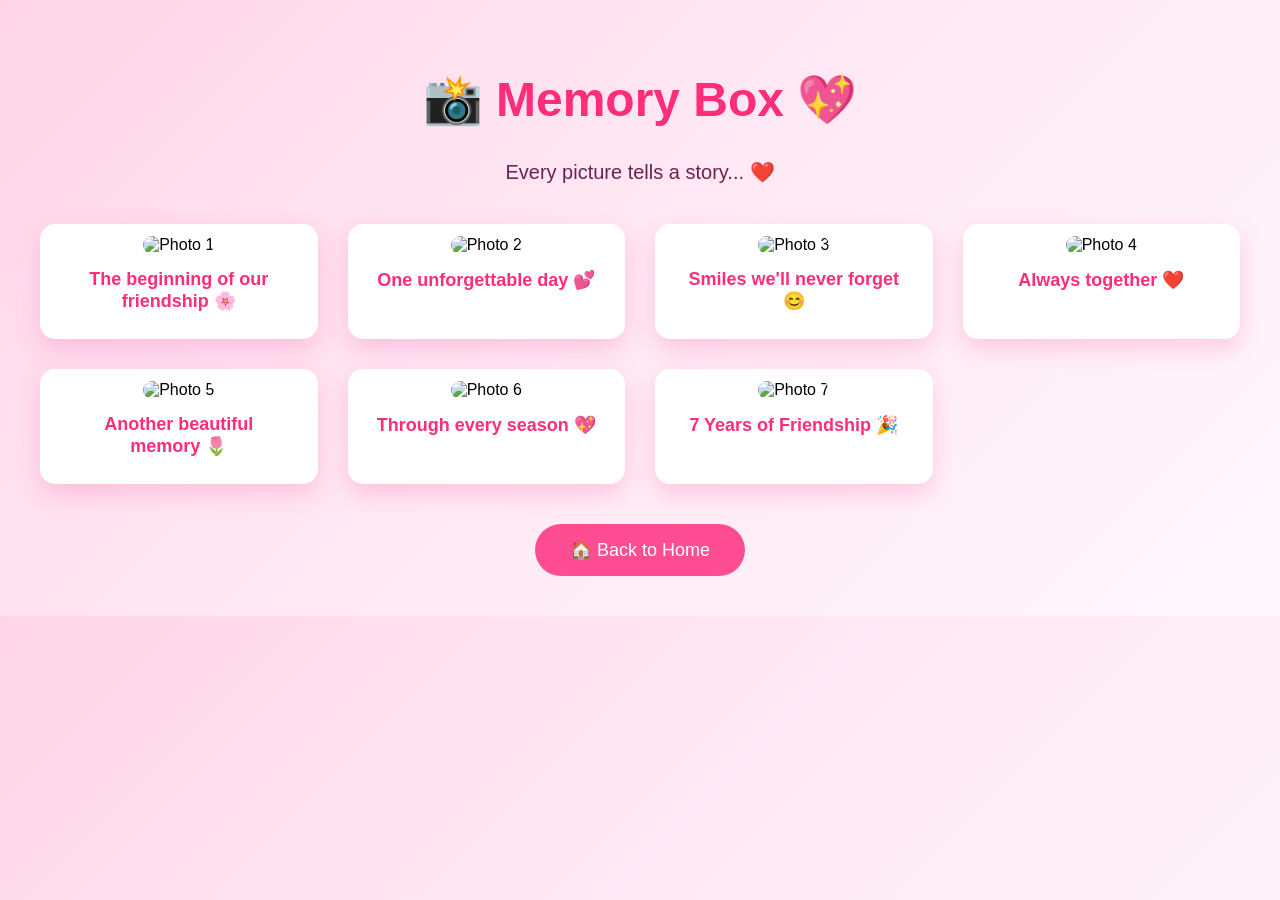
==== memories.html @ 36b101da "Add files via upload" ====
<!DOCTYPE html>
<html lang="en">
<head>
<meta charset="UTF-8">
<meta name="viewport" content="width=device-width, initial-scale=1.0">
<title>Memory Box 💕</title>

<link rel="stylesheet" href="css/style.css">

<style>

body{
    margin:0;
    font-family:Poppins,sans-serif;
    background:linear-gradient(135deg,#ffd6e8,#ffeaf4,#fff7fb);
    overflow-x:hidden;
}

/* Floating Hearts */
.hearts{
    position:fixed;
    width:100%;
    height:100%;
    pointer-events:none;
    overflow:hidden;
}

.hearts span{
    position:absolute;
    bottom:-50px;
    font-size:24px;
    animation:float 10s linear infinite;
}

.hearts span:nth-child(1){left:10%;}
.hearts span:nth-child(2){left:25%;animation-duration:8s;}
.hearts span:nth-child(3){left:40%;animation-duration:11s;}
.hearts span:nth-child(4){left:60%;animation-duration:9s;}
.hearts span:nth-child(5){left:80%;animation-duration:12s;}

@keyframes float{
0%{transform:translateY(0);opacity:0;}
20%{opacity:1;}
100%{transform:translateY(-120vh);opacity:0;}
}

.container{
    max-width:1200px;
    margin:auto;
    padding:40px;
    text-align:center;
}

h1{
    color:#ff2d7a;
    font-size:48px;
}

.subtitle{
    color:#6b2151;
    font-size:20px;
    margin-bottom:40px;
}

/* Gallery */

.gallery{
    display:grid;
    grid-template-columns:repeat(auto-fit,minmax(250px,1fr));
    gap:30px;
}

/* Polaroid */

.photo{
    background:white;
    padding:12px;
    border-radius:15px;
    box-shadow:0 10px 25px rgba(255,105,180,.3);
    transition:.4s;
}

.photo:hover{
    transform:scale(1.05) rotate(-2deg);
}

.photo img{
    width:100%;
    height:250px;
    object-fit:cover;
    border-radius:10px;
}

.caption{
    padding:15px;
    color:#ff2d7a;
    font-size:18px;
    font-weight:bold;
}

button{
    margin-top:40px;
    padding:15px 35px;
    border:none;
    border-radius:50px;
    background:#ff4d94;
    color:white;
    font-size:18px;
    cursor:pointer;
}

button:hover{
    transform:scale(1.05);
}

</style>

</head>

<body>

<div class="hearts">
<span>❤️</span>
<span>💕</span>
<span>💖</span>
<span>💗</span>
<span>💞</span>
</div>

<div class="container">

<h1>📸 Memory Box 💖</h1>

<p class="subtitle">
Every picture tells a story... ❤️
</p>

<div class="gallery">

<div class="photo">
<img src="images/photo1.jpeg" alt="Photo 1">
<div class="caption">The beginning of our friendship 🌸</div>
</div>

<div class="photo">
<img src="images/photo2.jpeg" alt="Photo 2">
<div class="caption">One unforgettable day 💕</div>
</div>

<div class="photo">
<img src="images/photo3.jpeg" alt="Photo 3">
<div class="caption">Smiles we'll never forget 😊</div>
</div>

<div class="photo">
<img src="images/photo4.jpeg" alt="Photo 4">
<div class="caption">Always together ❤️</div>
</div>

<div class="photo">
<img src="images/photo5.jpeg" alt="Photo 5">
<div class="caption">Another beautiful memory 🌷</div>
</div>

<div class="photo">
<img src="images/photo6.jpeg" alt="Photo 6">
<div class="caption">Through every season 💖</div>
</div>

<div class="photo">
<img src="images/photo7.jpeg" alt="Photo 7">
<div class="caption">7 Years of Friendship 🎉</div>
</div>

</div>

<button onclick="location.href='home.html'">
🏠 Back to Home
</button>

</div>

</body>
</html>
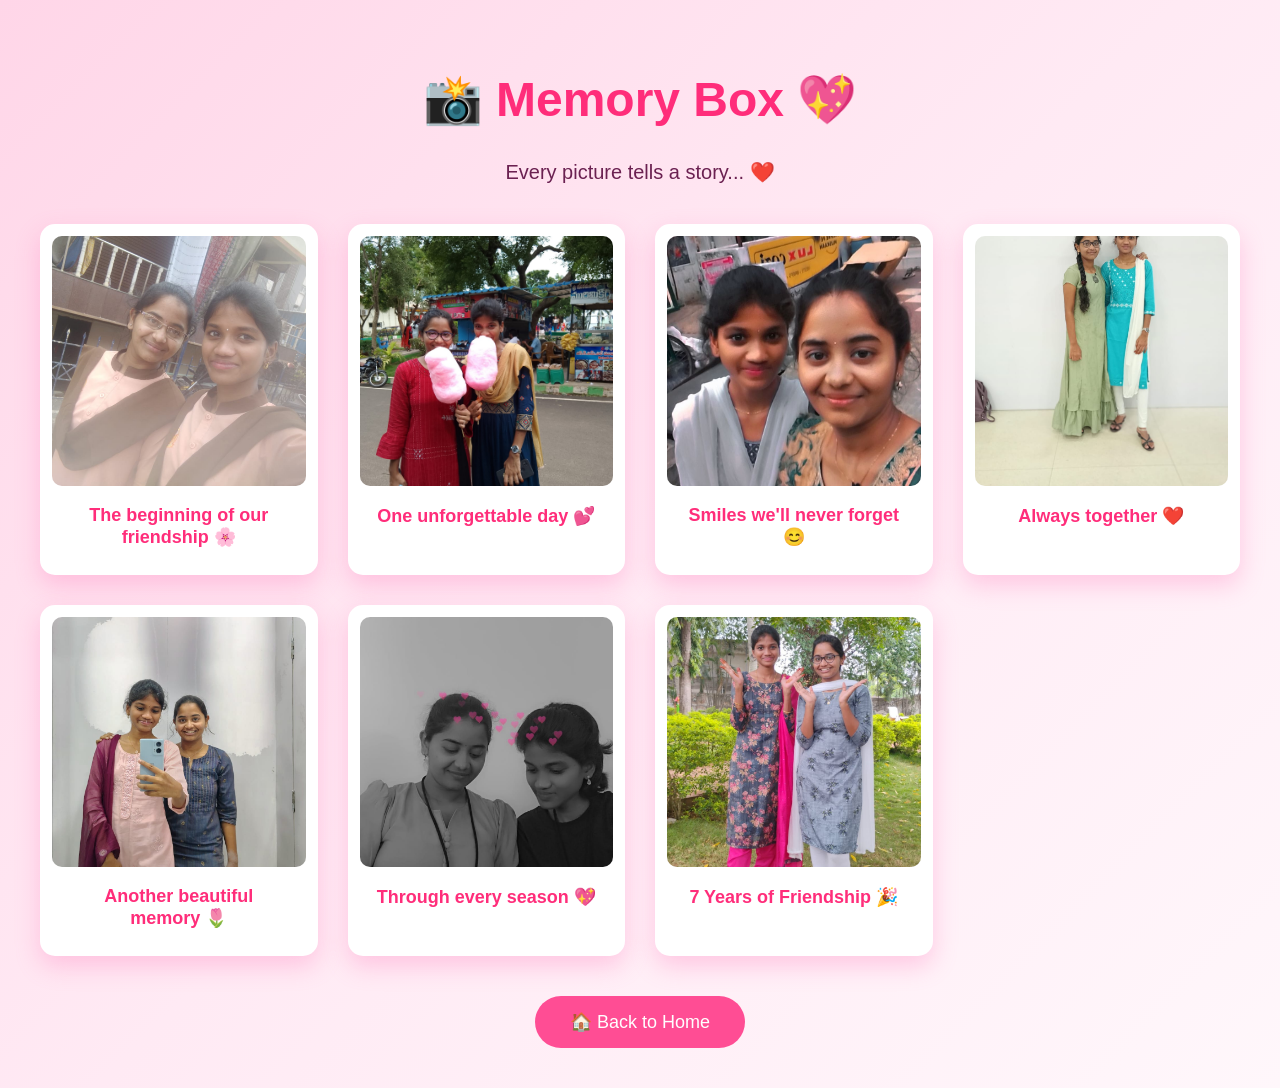
==== commit 037fb9ec: "Update memories.html" ====
--- a/memories.html
+++ b/memories.html
@@ -138,37 +138,37 @@
 <div class="gallery">
 
 <div class="photo">
-<img src="images/photo1.jpeg" alt="Photo 1">
+<img src="photo1.jpeg" alt="Photo 1">
 <div class="caption">The beginning of our friendship 🌸</div>
 </div>
 
 <div class="photo">
-<img src="images/photo2.jpeg" alt="Photo 2">
+<img src="photo2.jpeg" alt="Photo 2">
 <div class="caption">One unforgettable day 💕</div>
 </div>
 
 <div class="photo">
-<img src="images/photo3.jpeg" alt="Photo 3">
+<img src="photo3.jpeg" alt="Photo 3">
 <div class="caption">Smiles we'll never forget 😊</div>
 </div>
 
 <div class="photo">
-<img src="images/photo4.jpeg" alt="Photo 4">
+<img src="photo4.jpeg" alt="Photo 4">
 <div class="caption">Always together ❤️</div>
 </div>
 
 <div class="photo">
-<img src="images/photo5.jpeg" alt="Photo 5">
+<img src="photo5.jpeg" alt="Photo 5">
 <div class="caption">Another beautiful memory 🌷</div>
 </div>
 
 <div class="photo">
-<img src="images/photo6.jpeg" alt="Photo 6">
+<img src="photo6.jpeg" alt="Photo 6">
 <div class="caption">Through every season 💖</div>
 </div>
 
 <div class="photo">
-<img src="images/photo7.jpeg" alt="Photo 7">
+<img src="photo7.jpeg" alt="Photo 7">
 <div class="caption">7 Years of Friendship 🎉</div>
 </div>
 
@@ -181,4 +181,4 @@
 </div>
 
 </body>
-</html>+</html>
